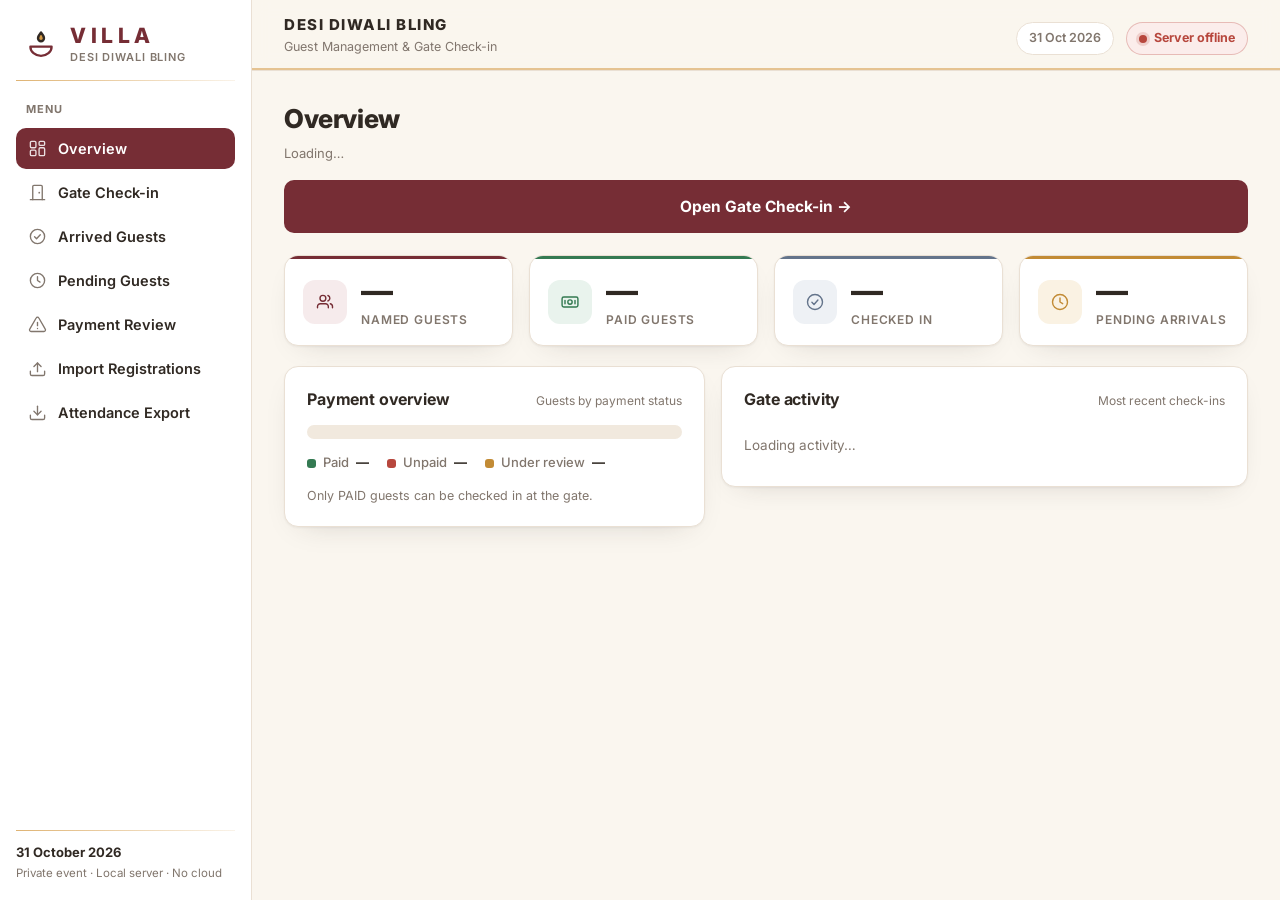
==== index.html @ 5a4dfa94 "Postgres port, Vercel layout, events and ticket types (phase 1)" ====
<!DOCTYPE html>
<html lang="en">
<head>
<meta charset="utf-8">
<meta name="viewport" content="width=device-width, initial-scale=1, maximum-scale=1">
<meta name="theme-color" content="#FAF6EF">
<title>VILLA — DESI DIWALI BLING · Gate Check-in</title>
<link rel="preconnect" href="https://fonts.googleapis.com">
<link rel="preconnect" href="https://fonts.gstatic.com" crossorigin>
<link href="https://fonts.googleapis.com/css2?family=Inter:wght@400;500;600;700;800&display=swap" rel="stylesheet">
<link rel="stylesheet" href="/static/style.css">
</head>
<body>

<div class="shell">

  <!-- ============================ SIDEBAR (desktop) ============================ -->
  <aside class="sidebar">
    <div class="brand-block">
      <svg class="diya" viewBox="0 0 24 24" fill="none" aria-hidden="true">
        <path d="M12 3.2c1.4 1.7 2.1 2.9 2.1 4a2.1 2.1 0 1 1-4.2 0c0-1.1.7-2.3 2.1-4Z" fill="#D49A45"/>
        <path d="M4.5 13.2h15c0 3.6-3.4 6.5-7.5 6.5s-7.5-2.9-7.5-6.5Z" stroke="#762D35" stroke-width="1.6" stroke-linejoin="round"/>
      </svg>
      <div>
        <div class="wordmark">VILLA</div>
        <div class="brand-sub">Desi Diwali Bling</div>
      </div>
    </div>
    <div class="gold-line"></div>

    <nav class="side-nav" aria-label="Main">
      <div class="nav-label">Menu</div>
      <button class="nav-item active" data-tab="overview">
        <svg viewBox="0 0 24 24"><rect x="3" y="3" width="7" height="8" rx="1.5"/><rect x="14" y="3" width="7" height="5" rx="1.5"/><rect x="14" y="11" width="7" height="10" rx="1.5"/><rect x="3" y="14" width="7" height="7" rx="1.5"/></svg>
        Overview
      </button>
      <button class="nav-item" data-tab="checkin">
        <svg viewBox="0 0 24 24"><path d="M3 21h18"/><path d="M6 21V4.5A1.5 1.5 0 0 1 7.5 3h9A1.5 1.5 0 0 1 18 4.5V21"/><circle cx="14.2" cy="12.2" r="1.1" fill="currentColor" stroke="none"/></svg>
        Gate Check-in
      </button>
      <button class="nav-item" data-tab="arrived">
        <svg viewBox="0 0 24 24"><circle cx="12" cy="12" r="9"/><path d="m8.3 12.4 2.5 2.5 4.7-5.2"/></svg>
        Arrived Guests
      </button>
      <button class="nav-item" data-tab="pending">
        <svg viewBox="0 0 24 24"><circle cx="12" cy="12" r="9"/><path d="M12 7.2V12l3.2 2"/></svg>
        Pending Guests
      </button>
      <button class="nav-item" data-tab="review">
        <svg viewBox="0 0 24 24"><path d="M10.3 3.8 2.2 17.9A1.9 1.9 0 0 0 3.9 20.8h16.2a1.9 1.9 0 0 0 1.7-2.9L13.7 3.8a1.9 1.9 0 0 0-3.4 0Z"/><path d="M12 9.5v4"/><path d="M12 17h.01"/></svg>
        Payment Review
      </button>
      <button class="nav-item" data-tab="import">
        <svg viewBox="0 0 24 24"><path d="M21 15.5v3.3a2 2 0 0 1-2 2H5a2 2 0 0 1-2-2v-3.3"/><path d="m7.5 9.5 4.5-4.5 4.5 4.5"/><path d="M12 5v11"/></svg>
        Import Registrations
      </button>
      <button class="nav-item" data-tab="export">
        <svg viewBox="0 0 24 24"><path d="M21 15.5v3.3a2 2 0 0 1-2 2H5a2 2 0 0 1-2-2v-3.3"/><path d="m7.5 10.5 4.5 4.5 4.5-4.5"/><path d="M12 15V4"/></svg>
        Attendance Export
      </button>
    </nav>

    <div class="side-foot">
      <div class="gold-line"></div>
      <div class="side-event">31 October 2026</div>
      <div class="side-note">Private event · Local server · No cloud</div>
    </div>
  </aside>

  <!-- =============================== MAIN COLUMN =============================== -->
  <div class="main">

    <header class="topbar">
      <div class="topbar-left">
        <span class="topbar-mark">VILLA</span>
        <span class="topbar-divider" aria-hidden="true"></span>
        <span class="topbar-event">
          <strong>DESI DIWALI BLING</strong>
          <em>Guest Management &amp; Gate Check-in</em>
        </span>
      </div>
      <div class="topbar-right">
        <span class="event-date">31 Oct 2026</span>
        <span class="gate-live" id="gateLive"><span class="live-dot" aria-hidden="true"></span><span id="gateLiveText">Connecting…</span></span>
      </div>
      <div class="gold-rule" aria-hidden="true"></div>
    </header>

    <main class="content">

      <!-- ============================= OVERVIEW ============================= -->
      <section id="tab-overview" class="tab active">
        <div class="page-head">
          <div>
            <h1>Overview</h1>
            <div id="statsBar" class="stats">Loading…</div>
          </div>
          <button class="btn primary gate-cta" id="openGateBtn">Open Gate Check-in →</button>
        </div>

        <div class="kpi-grid">
          <div class="kpi accent-total">
            <div class="kpi-icon">
              <svg viewBox="0 0 24 24"><path d="M16 19v-1.6a3.4 3.4 0 0 0-3.4-3.4H6.4A3.4 3.4 0 0 0 3 17.4V19"/><circle cx="9.5" cy="7.5" r="3.5"/><path d="M21 19v-1.6a3.4 3.4 0 0 0-2.6-3.3"/><path d="M15.5 4.2a3.5 3.5 0 0 1 0 6.6"/></svg>
            </div>
            <div class="kpi-body">
              <div class="kpi-num" id="kpiTotal">—</div>
              <div class="kpi-label">Named Guests</div>
            </div>
          </div>
          <div class="kpi accent-paid">
            <div class="kpi-icon">
              <svg viewBox="0 0 24 24"><rect x="2.5" y="6" width="19" height="12" rx="2"/><circle cx="12" cy="12" r="2.6"/><path d="M6 10v4M18 10v4"/></svg>
            </div>
            <div class="kpi-body">
              <div class="kpi-num" id="kpiPaid">—</div>
              <div class="kpi-label">Paid Guests</div>
            </div>
          </div>
          <div class="kpi accent-checked">
            <div class="kpi-icon">
              <svg viewBox="0 0 24 24"><circle cx="12" cy="12" r="9"/><path d="m8.3 12.4 2.5 2.5 4.7-5.2"/></svg>
            </div>
            <div class="kpi-body">
              <div class="kpi-num" id="kpiChecked">—</div>
              <div class="kpi-label">Checked In</div>
            </div>
          </div>
          <div class="kpi accent-pending">
            <div class="kpi-icon">
              <svg viewBox="0 0 24 24"><circle cx="12" cy="12" r="9"/><path d="M12 7.2V12l3.2 2"/></svg>
            </div>
            <div class="kpi-body">
              <div class="kpi-num" id="kpiPending">—</div>
              <div class="kpi-label">Pending Arrivals</div>
            </div>
          </div>
        </div>

        <div class="grid-2">
          <div class="panel">
            <div class="panel-head">
              <h2>Payment overview</h2>
              <span class="panel-note">Guests by payment status</span>
            </div>
            <div class="paybar" role="img" aria-label="Payment status distribution">
              <span class="seg" id="barPaid"></span>
              <span class="seg" id="barUnpaid"></span>
              <span class="seg" id="barReview"></span>
            </div>
            <div class="pay-legend">
              <div class="leg"><span class="dot d-paid"></span>Paid <b id="legPaid">—</b></div>
              <div class="leg"><span class="dot d-unpaid"></span>Unpaid <b id="legUnpaid">—</b></div>
              <div class="leg"><span class="dot d-review"></span>Under review <b id="legReview">—</b></div>
            </div>
            <div class="panel-foot" id="payNote">Only PAID guests can be checked in at the gate.</div>
          </div>

          <div class="panel">
            <div class="panel-head">
              <h2>Gate activity</h2>
              <span class="panel-note">Most recent check-ins</span>
            </div>
            <div class="act" id="activityList"><div class="empty">Loading activity…</div></div>
          </div>
        </div>
      </section>

      <!-- =========================== GATE CHECK-IN =========================== -->
      <section id="tab-checkin" class="tab">
        <div class="page-head">
          <div>
            <h1>Gate Check-in</h1>
            <p class="sub">Search by guest name, WhatsApp number or registration ID.</p>
          </div>
        </div>

        <div class="gate-search">
          <svg class="search-ico" viewBox="0 0 24 24"><circle cx="11" cy="11" r="7"/><path d="m20 20-3.6-3.6"/></svg>
          <input id="searchInput" type="search" placeholder="e.g. Ayushi, 9672133228, REG-004" autocomplete="off" enterkeyhint="search">
        </div>

        <div class="gate-actions">
          <button id="scanBtn" class="btn secondary qr-btn">
            <svg viewBox="0 0 24 24"><rect x="3" y="3" width="7" height="7" rx="1.5"/><rect x="14" y="3" width="7" height="7" rx="1.5"/><rect x="3" y="14" width="7" height="7" rx="1.5"/><path d="M14 14h3v3h-3zM20 14h1M14 20h3M20 17v4"/></svg>
            Scan QR code
          </button>
        </div>
        <video id="scanVideo" playsinline muted hidden></video>
        <div id="scanStatus" class="hint"></div>

        <div id="results" class="results"></div>
      </section>

      <!-- ============================ ARRIVED ============================ -->
      <section id="tab-arrived" class="tab">
        <div class="page-head">
          <div>
            <h1>Arrived Guests</h1>
            <p class="sub">Everyone who has been checked in at the gate.</p>
          </div>
        </div>
        <div class="list-search">
          <svg class="search-ico" viewBox="0 0 24 24"><circle cx="11" cy="11" r="7"/><path d="m20 20-3.6-3.6"/></svg>
          <input id="arrivedSearch" type="search" placeholder="Filter arrived guests…" autocomplete="off">
        </div>
        <div id="arrivedList" class="results"></div>
      </section>

      <!-- ============================ PENDING ============================ -->
      <section id="tab-pending" class="tab">
        <div class="page-head">
          <div>
            <h1>Pending Guests</h1>
            <p class="sub">Registered guests who have not arrived yet.</p>
          </div>
        </div>
        <div class="list-search">
          <svg class="search-ico" viewBox="0 0 24 24"><circle cx="11" cy="11" r="7"/><path d="m20 20-3.6-3.6"/></svg>
          <input id="pendingSearch" type="search" placeholder="Filter pending guests…" autocomplete="off">
        </div>
        <div id="pendingList" class="results"></div>
      </section>

      <!-- ========================== PAYMENT REVIEW ========================== -->
      <section id="tab-review" class="tab">
        <div class="page-head">
          <div>
            <h1>Payment Review</h1>
            <p class="sub">Unpaid and unverified payments are blocked at the gate. Name / pass mismatches need manual verification — companions are never invented.</p>
          </div>
        </div>
        <div id="reviewList" class="results"></div>
      </section>

      <!-- ============================== IMPORT ============================== -->
      <section id="tab-import" class="tab">
        <div class="page-head">
          <div>
            <h1>Import Registrations</h1>
            <p class="sub">Google Sheets → File → Download → Comma Separated Values (.csv)</p>
          </div>
        </div>

        <div class="panel">
          <div class="panel-head">
            <h2>Upload guest list</h2>
            <span class="panel-note">Preview first · confirm to import</span>
          </div>

          <div class="upload-zone">
            <svg viewBox="0 0 24 24"><path d="M21 15.5v3.3a2 2 0 0 1-2 2H5a2 2 0 0 1-2-2v-3.3"/><path d="m7.5 9.5 4.5-4.5 4.5 4.5"/><path d="M12 5v11"/></svg>
            <p class="upload-title">Choose the responses CSV</p>
            <p class="upload-note">Aadhaar columns are always ignored and never stored. Blank rows are skipped; valid rows without a timestamp are kept.</p>
            <input type="file" id="csvFile" accept=".csv">
          </div>

          <div class="import-actions">
            <button id="previewBtn" class="btn secondary">1 · Preview import</button>
            <label id="wipeRow" hidden class="wipe-label">
              <input type="checkbox" id="wipeCheck"> Replace entire existing guest list (a backup is saved automatically)
            </label>
            <button id="confirmBtn" class="btn primary" hidden>2 · Confirm import</button>
          </div>

          <div id="previewBox" hidden></div>
          <div id="importResult" class="hint"></div>
        </div>
      </section>

      <!-- ============================== EXPORT ============================== -->
      <section id="tab-export" class="tab">
        <div class="page-head">
          <div>
            <h1>Attendance Export</h1>
            <p class="sub">Download the final attendance sheet as CSV.</p>
          </div>
        </div>

        <div class="panel">
          <div class="panel-head">
            <h2>Attendance CSV</h2>
            <span class="panel-note">One row per individual guest</span>
          </div>
          <ul class="export-list">
            <li>Registration ID, individual name, entry pass type</li>
            <li>WhatsApp number and email of the registration</li>
            <li>Payment status and manual-review flag</li>
            <li>Check-in timestamp (UTC) — blank if not arrived</li>
          </ul>
          <a class="btn primary" href="/api/export.csv">Download attendance.csv</a>
          <div class="panel-foot">No Aadhaar data is ever included in exports.</div>
        </div>

        <div class="panel danger-zone">
          <div class="panel-head">
            <h2>Admin</h2>
            <span class="panel-note">Explicit actions only</span>
          </div>
          <button id="resetAllBtn" class="btn warn small">Reset ALL check-ins</button>
          <div class="panel-foot">Clears every check-in timestamp. Guest and payment data is kept.</div>
        </div>
      </section>

    </main>
  </div>
</div>

<!-- ========================== BOTTOM NAV (mobile) ========================== -->
<nav class="bottom-nav" aria-label="Main (mobile)">
  <button class="bnav-item active" data-tab="overview">
    <svg viewBox="0 0 24 24"><rect x="3" y="3" width="7" height="8" rx="1.5"/><rect x="14" y="3" width="7" height="5" rx="1.5"/><rect x="14" y="11" width="7" height="10" rx="1.5"/><rect x="3" y="14" width="7" height="7" rx="1.5"/></svg>
    <span>Overview</span>
  </button>
  <button class="bnav-item" data-tab="checkin">
    <svg viewBox="0 0 24 24"><path d="M3 21h18"/><path d="M6 21V4.5A1.5 1.5 0 0 1 7.5 3h9A1.5 1.5 0 0 1 18 4.5V21"/><circle cx="14.2" cy="12.2" r="1.1" fill="currentColor" stroke="none"/></svg>
    <span>Gate</span>
  </button>
  <button class="bnav-item" data-tab="arrived">
    <svg viewBox="0 0 24 24"><circle cx="12" cy="12" r="9"/><path d="m8.3 12.4 2.5 2.5 4.7-5.2"/></svg>
    <span>Arrived</span>
  </button>
  <button class="bnav-item" data-tab="pending">
    <svg viewBox="0 0 24 24"><circle cx="12" cy="12" r="9"/><path d="M12 7.2V12l3.2 2"/></svg>
    <span>Pending</span>
  </button>
  <button class="bnav-item" data-tab="review">
    <svg viewBox="0 0 24 24"><path d="M10.3 3.8 2.2 17.9A1.9 1.9 0 0 0 3.9 20.8h16.2a1.9 1.9 0 0 0 1.7-2.9L13.7 3.8a1.9 1.9 0 0 0-3.4 0Z"/><path d="M12 9.5v4"/><path d="M12 17h.01"/></svg>
    <span>Review</span>
  </button>
  <button class="bnav-item" data-tab="import">
    <svg viewBox="0 0 24 24"><path d="M21 15.5v3.3a2 2 0 0 1-2 2H5a2 2 0 0 1-2-2v-3.3"/><path d="m7.5 9.5 4.5-4.5 4.5 4.5"/><path d="M12 5v11"/></svg>
    <span>Import</span>
  </button>
  <button class="bnav-item" data-tab="export">
    <svg viewBox="0 0 24 24"><path d="M21 15.5v3.3a2 2 0 0 1-2 2H5a2 2 0 0 1-2-2v-3.3"/><path d="m7.5 10.5 4.5 4.5 4.5-4.5"/><path d="M12 15V4"/></svg>
    <span>Export</span>
  </button>
</nav>

<div id="toast" class="toast" hidden></div>

<script src="/static/app.js"></script>
</body>
</html>
---- static/style.css ----
/* ============================================================
   VILLA — DESI DIWALI BLING
   Premium warm Diwali event management dashboard
   ============================================================ */

:root {
  --bg: #FAF6EF;
  --card: #FFFFFF;
  --primary: #762D35;
  --primary-dark: #5E242B;
  --primary-soft: #F6EBEC;
  --secondary: #A94F3F;
  --accent: #D49A45;
  --text: #302923;
  --text-2: #81766D;
  --border: #EAE0D4;
  --paid: #347A52;
  --paid-soft: #E9F3ED;
  --unpaid: #B7473D;
  --unpaid-soft: #FBEDEB;
  --review: #C28B35;
  --review-soft: #FAF2E3;
  --checked: #64748B;
  --checked-soft: #EEF1F5;
  --r: 14px;
  --r-sm: 10px;
  --shadow: 0 1px 2px rgba(48, 41, 35, .05), 0 10px 30px -18px rgba(48, 41, 35, .25);
  --sidebar-w: 252px;
}

* { box-sizing: border-box; margin: 0; padding: 0; -webkit-tap-highlight-color: transparent; }

html { -webkit-text-size-adjust: 100%; }

body {
  font-family: "Inter", -apple-system, BlinkMacSystemFont, "Segoe UI", Roboto, sans-serif;
  background: var(--bg);
  color: var(--text);
  font-size: 15px;
  line-height: 1.5;
}

svg { width: 20px; height: 20px; fill: none; stroke: currentColor; stroke-width: 1.7; stroke-linecap: round; stroke-linejoin: round; }

button { font-family: inherit; cursor: pointer; }
input { font-family: inherit; }
a { color: var(--primary); }

::selection { background: rgba(212, 154, 69, .35); }

/* ============================ shell layout ============================ */

.shell { display: flex; min-height: 100vh; }

.main { flex: 1; min-width: 0; display: flex; flex-direction: column; }

.content {
  flex: 1;
  width: 100%;
  max-width: 1320px;
  padding: 28px 32px 48px;
}

/* ============================== sidebar ============================== */

.sidebar {
  width: var(--sidebar-w);
  flex-shrink: 0;
  background: var(--card);
  border-right: 1px solid var(--border);
  position: sticky;
  top: 0;
  height: 100vh;
  display: flex;
  flex-direction: column;
  padding: 22px 16px 18px;
}

.brand-block { display: flex; align-items: center; gap: 12px; padding: 2px 8px 14px; }
.diya { width: 34px; height: 34px; flex-shrink: 0; }
.wordmark { font-size: 21px; font-weight: 800; letter-spacing: .22em; color: var(--primary); line-height: 1.1; }
.brand-sub { font-size: 11px; font-weight: 600; letter-spacing: .08em; text-transform: uppercase; color: var(--text-2); margin-top: 2px; }

.gold-line { height: 1px; background: linear-gradient(90deg, rgba(212, 154, 69, .75), rgba(212, 154, 69, .12)); border: 0; }

.side-nav { margin-top: 16px; display: flex; flex-direction: column; gap: 3px; flex: 1; }
.nav-label { font-size: 11px; font-weight: 700; letter-spacing: .1em; text-transform: uppercase; color: var(--text-2); padding: 4px 10px 8px; }

.nav-item {
  display: flex; align-items: center; gap: 11px;
  padding: 11px 12px;
  border: 0; background: transparent;
  border-radius: var(--r-sm);
  font-size: 14.5px; font-weight: 600;
  color: var(--text);
  text-align: left;
  transition: background .15s, color .15s;
}
.nav-item svg { width: 19px; height: 19px; color: var(--text-2); flex-shrink: 0; }
.nav-item:hover { background: #F7F1E8; }
.nav-item.active { background: var(--primary); color: #FFF; }
.nav-item.active svg { color: rgba(255, 255, 255, .85); }

.side-foot { padding-top: 10px; }
.side-foot .gold-line { margin-bottom: 12px; }
.side-event { font-size: 13px; font-weight: 700; color: var(--text); }
.side-note { font-size: 11.5px; color: var(--text-2); margin-top: 2px; }

/* =============================== topbar =============================== */

.topbar {
  position: sticky; top: 0; z-index: 40;
  background: rgba(250, 246, 239, .94);
  backdrop-filter: blur(8px);
  border-bottom: 1px solid var(--border);
  padding: 14px 32px 0;
}

.topbar-left { display: flex; align-items: center; gap: 14px; padding-bottom: 12px; }
.topbar-mark { font-size: 15px; font-weight: 800; letter-spacing: .2em; color: var(--primary); display: none; }
.topbar-divider { display: none; width: 1px; height: 26px; background: var(--border); }
.topbar-event strong { display: block; font-size: 15px; font-weight: 800; letter-spacing: .1em; color: var(--text); }
.topbar-event em { display: block; font-style: normal; font-size: 12.5px; color: var(--text-2); margin-top: 1px; }

.topbar-right { display: flex; align-items: center; gap: 12px; float: right; margin-top: -46px; }
.event-date {
  font-size: 12.5px; font-weight: 600; color: var(--text-2);
  border: 1px solid var(--border); background: var(--card);
  padding: 6px 12px; border-radius: 999px;
}
.gate-live {
  display: inline-flex; align-items: center; gap: 7px;
  font-size: 12.5px; font-weight: 700; color: var(--paid);
  background: var(--paid-soft); border: 1px solid rgba(52, 122, 82, .25);
  padding: 6px 12px; border-radius: 999px;
}
.gate-live.offline { color: var(--unpaid); background: var(--unpaid-soft); border-color: rgba(183, 71, 61, .3); }
.live-dot { width: 8px; height: 8px; border-radius: 50%; background: currentColor; box-shadow: 0 0 0 3px rgba(52, 122, 82, .18); }
.gate-live.offline .live-dot { box-shadow: 0 0 0 3px rgba(183, 71, 61, .18); }

.gold-rule { height: 2px; background: rgba(212, 154, 69, .55); margin: 0 -32px; }

/* ============================ page headers ============================ */

.tab { display: none; }
.tab.active { display: block; }

.page-head { display: flex; align-items: flex-start; justify-content: space-between; gap: 16px; margin-bottom: 22px; flex-wrap: wrap; }
.page-head h1 { font-size: 26px; font-weight: 800; letter-spacing: -.015em; }
.page-head .sub { color: var(--text-2); font-size: 14.5px; margin-top: 4px; max-width: 640px; }

.stats { font-size: 13px; color: var(--text-2); margin-top: 6px; }
.stats b { color: var(--text); font-weight: 700; }
.stats .s-paid { color: var(--paid); font-weight: 700; }
.stats .s-unpaid { color: var(--unpaid); font-weight: 700; }
.stats .s-review { color: var(--review); font-weight: 700; }

.gate-cta { width: auto; margin: 0; padding: 13px 22px; font-size: 14.5px; }

/* ================================ KPIs ================================ */

.kpi-grid { display: grid; grid-template-columns: repeat(4, 1fr); gap: 16px; margin-bottom: 20px; }

.kpi {
  background: var(--card);
  border: 1px solid var(--border);
  border-radius: var(--r);
  box-shadow: var(--shadow);
  padding: 18px 18px 16px;
  position: relative;
  overflow: hidden;
  display: flex;
  align-items: center;
  gap: 14px;
}
.kpi::before { content: ""; position: absolute; inset: 0 0 auto 0; height: 3px; }
.kpi.accent-total::before { background: var(--primary); }
.kpi.accent-paid::before { background: var(--paid); }
.kpi.accent-checked::before { background: var(--checked); }
.kpi.accent-pending::before { background: var(--review); }

.kpi-icon {
  width: 44px; height: 44px; border-radius: 12px;
  display: flex; align-items: center; justify-content: center;
  flex-shrink: 0;
}
.accent-total .kpi-icon { background: var(--primary-soft); color: var(--primary); }
.accent-paid .kpi-icon { background: var(--paid-soft); color: var(--paid); }
.accent-checked .kpi-icon { background: var(--checked-soft); color: var(--checked); }
.accent-pending .kpi-icon { background: var(--review-soft); color: var(--review); }

.kpi-num { font-size: 32px; font-weight: 800; letter-spacing: -.02em; line-height: 1.05; font-variant-numeric: tabular-nums; }
.kpi-label { font-size: 12px; font-weight: 600; letter-spacing: .07em; text-transform: uppercase; color: var(--text-2); margin-top: 4px; }

/* =============================== panels =============================== */

.grid-2 { display: grid; grid-template-columns: 1fr 1.25fr; gap: 16px; align-items: start; }

.panel {
  background: var(--card);
  border: 1px solid var(--border);
  border-radius: var(--r);
  box-shadow: var(--shadow);
  padding: 20px 22px;
  margin-bottom: 16px;
}

.panel-head { display: flex; align-items: baseline; justify-content: space-between; gap: 10px; margin-bottom: 14px; flex-wrap: wrap; }
.panel-head h2 { font-size: 16px; font-weight: 700; letter-spacing: -.01em; }
.panel-note { font-size: 12px; color: var(--text-2); }
.panel-foot { font-size: 12.5px; color: var(--text-2); margin-top: 14px; }

.empty { font-size: 13.5px; color: var(--text-2); padding: 10px 0; }

/* payment bar */

.paybar { display: flex; height: 14px; border-radius: 999px; overflow: hidden; background: #F1E9DE; }
.paybar .seg { height: 100%; transition: width .3s ease; }
#barPaid { background: var(--paid); }
#barUnpaid { background: var(--unpaid); }
#barReview { background: var(--review); }

.pay-legend { display: flex; gap: 18px; flex-wrap: wrap; margin-top: 14px; }
.leg { display: flex; align-items: center; gap: 7px; font-size: 13px; color: var(--text-2); font-weight: 500; }
.leg b { color: var(--text); font-weight: 700; font-variant-numeric: tabular-nums; }
.dot { width: 9px; height: 9px; border-radius: 3px; }
.d-paid { background: var(--paid); }
.d-unpaid { background: var(--unpaid); }
.d-review { background: var(--review); }

/* gate activity */

.act .arow {
  display: grid;
  grid-template-columns: 1.6fr .8fr .9fr .7fr .8fr;
  gap: 10px;
  align-items: center;
  padding: 10px 4px;
  font-size: 13.5px;
  border-top: 1px solid var(--border);
}
.act .arow:first-child { border-top: 0; }
.act .ahead {
  font-size: 11px; font-weight: 700; letter-spacing: .07em; text-transform: uppercase;
  color: var(--text-2); border-top: 0; padding-bottom: 4px;
}
.act .a-name { font-weight: 700; }
.act .a-sub { font-size: 12px; color: var(--text-2); }
.act .a-time { color: var(--text-2); font-variant-numeric: tabular-nums; }
.act .a-status { color: var(--paid); font-weight: 700; font-size: 12.5px; }

/* =============================== buttons =============================== */

.btn {
  display: inline-flex; align-items: center; justify-content: center; gap: 9px;
  width: 100%;
  padding: 16px 20px;
  font-size: 15.5px; font-weight: 700;
  border: 1px solid transparent;
  border-radius: var(--r-sm);
  text-align: center; text-decoration: none;
  color: #FFF;
  background: var(--primary);
  transition: background .15s, border-color .15s;
}
.btn svg { width: 19px; height: 19px; }
.btn.primary { background: var(--primary); }
.btn.primary:hover { background: var(--primary-dark); }
.btn.secondary { background: var(--card); color: var(--text); border-color: var(--border); }
.btn.secondary:hover { border-color: #D9CCBB; background: #FDFAF5; }
.btn.danger { background: var(--unpaid); }
.btn.warn { background: var(--review); color: #302011; }
.btn.small { width: auto; padding: 11px 18px; font-size: 13.5px; margin-top: 0; }
.btn:disabled { opacity: .55; cursor: not-allowed; }

/* ============================ gate screen ============================ */

.gate-search, .list-search { position: relative; margin-bottom: 14px; }
.gate-search { margin-bottom: 12px; }
.search-ico {
  position: absolute; left: 18px; top: 50%; transform: translateY(-50%);
  width: 22px; height: 22px; color: var(--text-2); pointer-events: none;
}
.gate-search input, .list-search input {
  width: 100%;
  padding: 19px 20px 19px 52px;
  font-size: 17px;
  border: 1.5px solid var(--border);
  border-radius: var(--r);
  background: var(--card);
  color: var(--text);
  box-shadow: var(--shadow);
}
.list-search input { padding: 14px 18px 14px 48px; font-size: 15px; }
.gate-search input::placeholder, .list-search input::placeholder { color: #A99E93; }
.gate-search input:focus, .list-search input:focus { outline: none; border-color: var(--primary); }

.gate-actions { display: flex; gap: 12px; margin-bottom: 6px; }
.qr-btn { width: auto; flex: 1; padding: 15px 20px; font-size: 15px; }

#scanVideo { width: 100%; border-radius: var(--r); margin-top: 12px; background: #111; max-height: 380px; object-fit: cover; }

.hint { color: var(--text-2); font-size: 13px; margin-top: 10px; }
.results { margin-top: 16px; }

/* registration cards (gate results) */

.reg-card {
  background: var(--card);
  border: 1px solid var(--border);
  border-radius: var(--r);
  box-shadow: var(--shadow);
  padding: 18px 20px;
  margin-bottom: 14px;
}
.reg-head { display: flex; justify-content: space-between; align-items: flex-start; gap: 12px; }
.reg-title { font-size: 16px; font-weight: 800; letter-spacing: -.01em; display: flex; align-items: center; gap: 8px; flex-wrap: wrap; }
.reg-meta { font-size: 13px; color: var(--text-2); margin-top: 3px; }

.pass-chip {
  font-size: 11px; font-weight: 700; letter-spacing: .06em; text-transform: uppercase;
  background: #F3ECE1; color: var(--text);
  border: 1px solid var(--border);
  padding: 3px 9px; border-radius: 999px;
}
.member-count { font-size: 12px; font-weight: 600; color: var(--text-2); }

.badge {
  font-size: 11.5px; font-weight: 800; letter-spacing: .05em;
  padding: 5px 11px; border-radius: 999px; white-space: nowrap;
}
.badge.paid { background: var(--paid-soft); color: var(--paid); border: 1px solid rgba(52, 122, 82, .3); }
.badge.unpaid { background: var(--unpaid-soft); color: var(--unpaid); border: 1px solid rgba(183, 71, 61, .3); }
.badge.review { background: var(--review-soft); color: var(--review); border: 1px solid rgba(194, 139, 53, .35); }
.badge.in { background: var(--checked-soft); color: var(--checked); border: 1px solid rgba(100, 116, 139, .3); }

.review-flag {
  background: var(--review-soft);
  border: 1px solid rgba(194, 139, 53, .4);
  color: #8A6120;
  border-radius: var(--r-sm);
  padding: 10px 12px;
  margin-top: 12px;
  font-size: 12.5px; font-weight: 600;
}

.members { margin-top: 14px; }
.member {
  display: flex; justify-content: space-between; align-items: center; gap: 12px;
  padding: 13px 2px;
  border-top: 1px solid var(--border);
}
.member-info { min-width: 0; }
.member-name { font-size: 16.5px; font-weight: 700; }
.member-sub { font-size: 12.5px; color: var(--text-2); margin-top: 1px; }
.member.checked .member-name { color: var(--paid); }

.btn-checkin {
  border: 0;
  background: var(--primary);
  color: #FFF;
  font-size: 15px; font-weight: 800; letter-spacing: .03em;
  padding: 15px 26px;
  border-radius: var(--r-sm);
  min-height: 52px;
  flex-shrink: 0;
}
.btn-checkin:hover { background: var(--primary-dark); }

.member-done {
  color: var(--paid);
  background: var(--paid-soft);
  border: 1px solid rgba(52, 122, 82, .3);
  font-size: 13.5px; font-weight: 800;
  padding: 12px 16px;
  border-radius: var(--r-sm);
  white-space: nowrap;
}

.btn-blocked {
  border: 1px solid rgba(183, 71, 61, .35);
  background: var(--unpaid-soft);
  color: var(--unpaid);
  font-size: 13.5px; font-weight: 800;
  padding: 13px 18px;
  border-radius: var(--r-sm);
  min-height: 50px;
  cursor: not-allowed;
  flex-shrink: 0;
}

/* =========================== data tables =========================== */

.dtable {
  background: var(--card);
  border: 1px solid var(--border);
  border-radius: var(--r);
  box-shadow: var(--shadow);
  overflow: hidden;
}
.trow {
  display: grid;
  grid-template-columns: 2fr 1fr 1.1fr .9fr;
  gap: 14px;
  align-items: center;
  padding: 13px 20px;
}
.trow + .trow { border-top: 1px solid var(--border); }
.dthead {
  background: #F7F1E8;
  font-size: 11px; font-weight: 700; letter-spacing: .08em; text-transform: uppercase;
  color: var(--text-2);
}
.c-guest .g-name { font-weight: 700; font-size: 14.5px; }
.c-guest .g-sub { font-size: 12.5px; color: var(--text-2); margin-top: 1px; }
.c-pass { font-size: 13px; color: var(--text-2); font-weight: 600; }
.c-time { font-size: 13px; color: var(--text-2); font-variant-numeric: tabular-nums; }

/* ========================= review / list rows ========================= */

.row {
  display: flex; justify-content: space-between; align-items: center; gap: 12px;
  background: var(--card);
  border: 1px solid var(--border);
  border-left: 4px solid var(--review);
  border-radius: var(--r-sm);
  box-shadow: var(--shadow);
  padding: 15px 18px;
  margin-bottom: 10px;
  cursor: pointer;
}
.row:hover { border-color: #DCCFBD; border-left-color: var(--review); }
.row.blocked { border-left-color: var(--unpaid); }
.row.checked { border-left-color: var(--checked); }
.row .name { font-weight: 700; font-size: 15px; }
.row .meta { font-size: 12.5px; color: var(--text-2); margin-top: 2px; }
.row .group-head {
  font-size: 11px; font-weight: 800; letter-spacing: .09em; text-transform: uppercase;
  color: var(--text-2);
  margin: 22px 2px 10px;
}
.row .group-head:first-child { margin-top: 0; }

/* =============================== import =============================== */

.upload-zone {
  border: 1.5px dashed #D9CCBB;
  background: #FDFAF5;
  border-radius: var(--r);
  padding: 26px 22px;
  text-align: center;
  margin-bottom: 16px;
}
.upload-zone svg { width: 30px; height: 30px; color: var(--secondary); }
.upload-title { font-size: 15.5px; font-weight: 700; margin-top: 8px; }
.upload-note { font-size: 12.5px; color: var(--text-2); margin-top: 5px; max-width: 460px; margin-left: auto; margin-right: auto; }
#csvFile { display: block; margin: 14px auto 0; font-size: 13.5px; color: var(--text-2); max-width: 100%; }

.import-actions { display: flex; flex-direction: column; gap: 10px; }
.import-actions .btn { width: 100%; }

.wipe-label {
  display: flex; gap: 10px; align-items: flex-start;
  font-size: 13.5px; color: var(--text);
  background: var(--review-soft);
  border: 1px solid rgba(194, 139, 53, .4);
  border-radius: var(--r-sm);
  padding: 12px 14px;
}
.wipe-label input { width: 17px; height: 17px; margin-top: 2px; accent-color: var(--primary); }

#previewBox { margin-top: 18px; }
#previewBox h3 { font-size: 14.5px; font-weight: 700; margin: 16px 0 8px; }
#previewBox h3:first-child { margin-top: 0; }

table.pv { width: 100%; border-collapse: collapse; background: var(--card); border: 1px solid var(--border); border-radius: var(--r-sm); overflow: hidden; }
table.pv td { padding: 10px 14px; border-bottom: 1px solid var(--border); font-size: 13.5px; }
table.pv tr:last-child td { border-bottom: 0; }
table.pv td:last-child { text-align: right; font-weight: 700; font-variant-numeric: tabular-nums; }
table.pv .s-paid { color: var(--paid); }
table.pv .s-unpaid { color: var(--unpaid); }
table.pv .s-review { color: var(--review); }

/* =============================== export =============================== */

.export-list { list-style: none; margin: 4px 0 18px; }
.export-list li {
  font-size: 14px; color: var(--text);
  padding: 9px 0 9px 26px;
  position: relative;
  border-bottom: 1px solid var(--border);
}
.export-list li:last-child { border-bottom: 0; }
.export-list li::before {
  content: ""; position: absolute; left: 4px; top: 15px;
  width: 8px; height: 8px; border-radius: 3px;
  background: var(--accent);
}

.danger-zone { border-color: rgba(194, 139, 53, .5); background: #FFFDF9; }

/* ================================ toast ================================ */

.toast {
  position: fixed; left: 50%; transform: translateX(-50%); bottom: 26px;
  padding: 15px 24px; border-radius: 12px;
  font-size: 14.5px; font-weight: 700;
  max-width: 92%; z-index: 100;
  box-shadow: 0 12px 40px -12px rgba(0, 0, 0, .4);
  background: var(--text); color: #FFF;
  text-align: center;
}
.toast.ok { background: var(--paid); }
.toast.bad { background: var(--unpaid); }
.toast.warn { background: var(--review); color: #302011; }

/* ============================= bottom nav ============================= */

.bottom-nav { display: none; }

/* ============================= responsive ============================= */

@media (max-width: 1120px) {
  .kpi-grid { grid-template-columns: repeat(2, 1fr); }
  .grid-2 { grid-template-columns: 1fr; }
}

@media (max-width: 960px) {
  .sidebar { display: none; }
  .topbar-mark, .topbar-divider { display: inline-block; }
  .topbar { padding: 12px 18px 0; }
  .gold-rule { margin: 0 -18px; }
  .content { padding: 20px 18px 110px; }

  .bottom-nav {
    display: flex;
    position: fixed; left: 0; right: 0; bottom: 0; z-index: 50;
    background: rgba(255, 255, 255, .97);
    backdrop-filter: blur(8px);
    border-top: 1px solid var(--border);
    padding: 6px 4px calc(6px + env(safe-area-inset-bottom, 0px));
    overflow-x: auto;
    scrollbar-width: none;
  }
  .bottom-nav::-webkit-scrollbar { display: none; }

  .bnav-item {
    flex: 1 0 auto;
    min-width: 54px;
    display: flex; flex-direction: column; align-items: center; gap: 3px;
    border: 0; background: transparent;
    padding: 7px 6px;
    border-radius: 10px;
    color: var(--text-2);
    font-size: 9.5px; font-weight: 700; letter-spacing: .02em;
  }
  .bnav-item svg { width: 21px; height: 21px; }
  .bnav-item.active { color: var(--primary); background: var(--primary-soft); }
}

@media (max-width: 720px) {
  .page-head h1 { font-size: 22px; }
  .kpi-grid { grid-template-columns: 1fr; gap: 10px; }
  .kpi { padding: 15px 16px; }
  .kpi-num { font-size: 27px; }
  .gate-cta { width: 100%; }

  .topbar-right { float: none; margin-top: 0; padding-bottom: 12px; }
  .topbar-left { padding-bottom: 8px; }
  .event-date { display: none; }
  .topbar-event em { display: none; }

  .gate-search input { font-size: 16px; padding: 17px 16px 17px 48px; }
  .gate-actions { flex-direction: column; }
  .qr-btn { width: 100%; }

  .member { flex-wrap: wrap; }
  .btn-checkin, .btn-blocked { width: 100%; }
  .member-done { width: 100%; text-align: center; }

  .trow { grid-template-columns: 1fr auto; gap: 6px 12px; padding: 13px 16px; }
  .dthead { display: none; }
  .c-guest { grid-column: 1; grid-row: 1; }
  .c-pay { grid-column: 2; grid-row: 1; justify-self: end; }
  .c-pass { grid-column: 1; grid-row: 2; }
  .c-time { grid-column: 2; grid-row: 2; justify-self: end; }

  .act .arow { grid-template-columns: 1fr auto; gap: 6px 12px; }
  .act .ahead { display: none; }
  .act .a-guest { grid-column: 1; grid-row: 1; }
  .act .a-status { grid-column: 2; grid-row: 1; justify-self: end; }
  .act .a-pass { grid-column: 1; grid-row: 2; font-size: 12.5px; color: var(--text-2); }
  .act .a-time { grid-column: 2; grid-row: 2; justify-self: end; }
  .act .a-pay { display: none; }

  .toast { bottom: 86px; }
  .panel { padding: 17px 16px; }
}

/* ---- incomplete group details (final task) ---- */
.review-flag .review-sub { display: block; font-weight: 500; margin-top: 4px; opacity: .85; }
.btn.tiny { width: auto; display: inline-flex; padding: 9px 15px; font-size: 12.5px; margin-top: 9px; }
.review-flag .btn.tiny { background: var(--card); color: var(--text); border: 1px solid rgba(194, 139, 53, .5); }
.review-flag .btn.tiny:hover { background: #FFF; border-color: var(--review); }
.row-right { display: flex; align-items: center; gap: 10px; flex-shrink: 0; }
.link-add {
  border: 1px dashed var(--secondary);
  background: transparent;
  color: var(--secondary);
  font-size: 12px; font-weight: 700;
  padding: 5px 10px;
  border-radius: 999px;
  white-space: nowrap;
}
.link-add:hover { background: var(--primary-soft); }
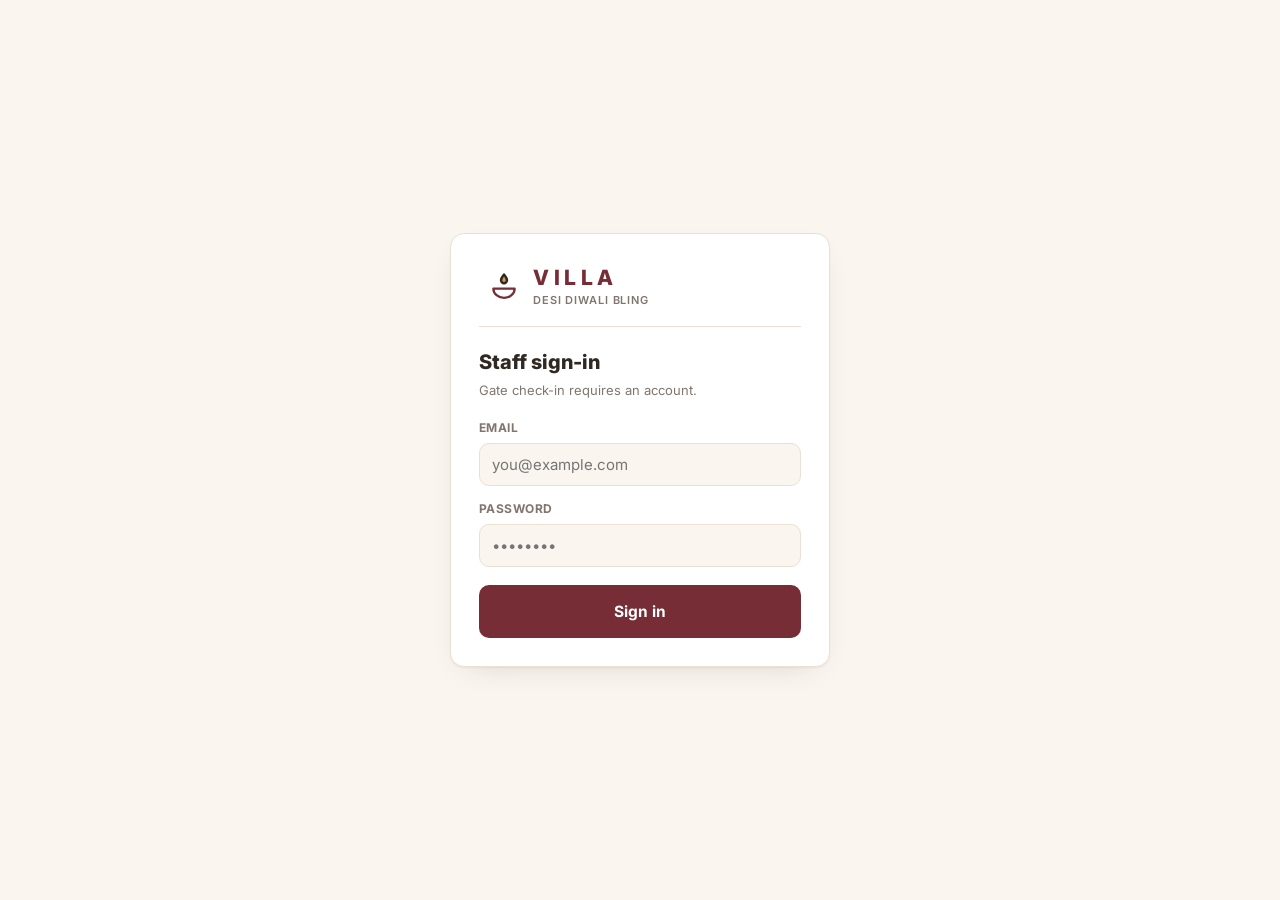
==== commit f34503aa: "WIP: users, roles, invites, login (not for merge)" ====
--- a/index.html
+++ b/index.html
@@ -12,6 +12,7 @@
 </head>
 <body>
 
+<div id="appRoot" hidden>
 <div class="shell">
 
   <!-- ============================ SIDEBAR (desktop) ============================ -->
@@ -62,6 +63,8 @@
 
     <div class="side-foot">
       <div class="gold-line"></div>
+      <div class="whoami" id="whoamiSide" hidden></div>
+      <button class="btn secondary small" id="logoutBtnSide" hidden>Sign out</button>
       <div class="side-event">31 October 2026</div>
       <div class="side-note">Private event · Local server · No cloud</div>
     </div>
@@ -82,6 +85,8 @@
       <div class="topbar-right">
         <span class="event-date">31 Oct 2026</span>
         <span class="gate-live" id="gateLive"><span class="live-dot" aria-hidden="true"></span><span id="gateLiveText">Connecting…</span></span>
+        <span class="whoami" id="whoamiTop" hidden></span>
+        <button class="btn secondary tiny" id="logoutBtnTop" hidden>Sign out</button>
       </div>
       <div class="gold-rule" aria-hidden="true"></div>
     </header>
@@ -337,6 +342,37 @@
     <span>Export</span>
   </button>
 </nav>
+</div><!-- /appRoot -->
+
+<!-- ========================== LOGIN ========================== -->
+<div id="loginView" class="login-view" hidden>
+  <div class="login-card">
+    <div class="brand-block login-brand">
+      <svg class="diya" viewBox="0 0 24 24" fill="none" aria-hidden="true">
+        <path d="M12 3.2c1.4 1.7 2.1 2.9 2.1 4a2.1 2.1 0 1 1-4.2 0c0-1.1.7-2.3 2.1-4Z" fill="#D49A45"/>
+        <path d="M4.5 13.2h15c0 3.6-3.4 6.5-7.5 6.5s-7.5-2.9-7.5-6.5Z" stroke="#762D35" stroke-width="1.6" stroke-linejoin="round"/>
+      </svg>
+      <div>
+        <div class="wordmark">VILLA</div>
+        <div class="brand-sub">Desi Diwali Bling</div>
+      </div>
+    </div>
+    <h1>Staff sign-in</h1>
+    <p class="sub">Gate check-in requires an account.</p>
+    <form id="loginForm" autocomplete="on">
+      <label class="field">
+        <span>Email</span>
+        <input id="loginEmail" type="email" name="email" autocomplete="username" required placeholder="you@example.com">
+      </label>
+      <label class="field">
+        <span>Password</span>
+        <input id="loginPassword" type="password" name="password" autocomplete="current-password" required placeholder="••••••••">
+      </label>
+      <div id="loginError" class="login-error" hidden></div>
+      <button class="btn primary login-submit" type="submit">Sign in</button>
+    </form>
+  </div>
+</div>
 
 <div id="toast" class="toast" hidden></div>
 
--- a/static/style.css
+++ b/static/style.css
@@ -613,3 +613,110 @@
   white-space: nowrap;
 }
 .link-add:hover { background: var(--primary-soft); }
+
+/* ============================ auth / login ============================ */
+
+.login-view {
+  position: fixed;
+  inset: 0;
+  background: var(--bg);
+  display: flex;
+  align-items: center;
+  justify-content: center;
+  z-index: 60;
+  padding: 20px;
+}
+
+.login-card {
+  width: 100%;
+  max-width: 380px;
+  background: var(--card);
+  border: 1px solid var(--border);
+  border-radius: var(--r);
+  box-shadow: var(--shadow);
+  padding: 30px 28px 28px;
+}
+
+.login-brand {
+  padding-bottom: 18px;
+  border-bottom: 1px solid var(--border);
+  margin-bottom: 20px;
+}
+
+.login-card h1 {
+  font-size: 20px;
+  font-weight: 800;
+  margin: 0 0 4px;
+}
+
+.login-card .sub {
+  font-size: 13px;
+  color: var(--text-2);
+  margin: 0 0 18px;
+}
+
+.field {
+  display: block;
+  margin-bottom: 14px;
+}
+
+.field span {
+  display: block;
+  font-size: 12px;
+  font-weight: 700;
+  letter-spacing: .04em;
+  text-transform: uppercase;
+  color: var(--text-2);
+  margin-bottom: 6px;
+}
+
+.field input {
+  width: 100%;
+  box-sizing: border-box;
+  padding: 11px 12px;
+  font-size: 15px;
+  border: 1px solid var(--border);
+  border-radius: var(--r-sm);
+  background: var(--bg);
+  color: var(--text);
+  outline: none;
+}
+
+.field input:focus {
+  border-color: var(--primary);
+  background: #fff;
+}
+
+.login-error {
+  background: var(--unpaid-soft);
+  color: var(--unpaid);
+  border: 1px solid #F3D7D3;
+  border-radius: var(--r-sm);
+  padding: 9px 12px;
+  font-size: 13px;
+  font-weight: 600;
+  margin-bottom: 14px;
+}
+
+.login-submit {
+  width: 100%;
+  margin-top: 4px;
+}
+
+.whoami {
+  font-size: 12.5px;
+  font-weight: 700;
+  color: var(--text);
+  padding: 5px 10px;
+  background: var(--primary-soft);
+  border-radius: 999px;
+  white-space: nowrap;
+  max-width: 220px;
+  overflow: hidden;
+  text-overflow: ellipsis;
+}
+
+#logoutBtnSide {
+  width: 100%;
+  margin-bottom: 12px;
+}
